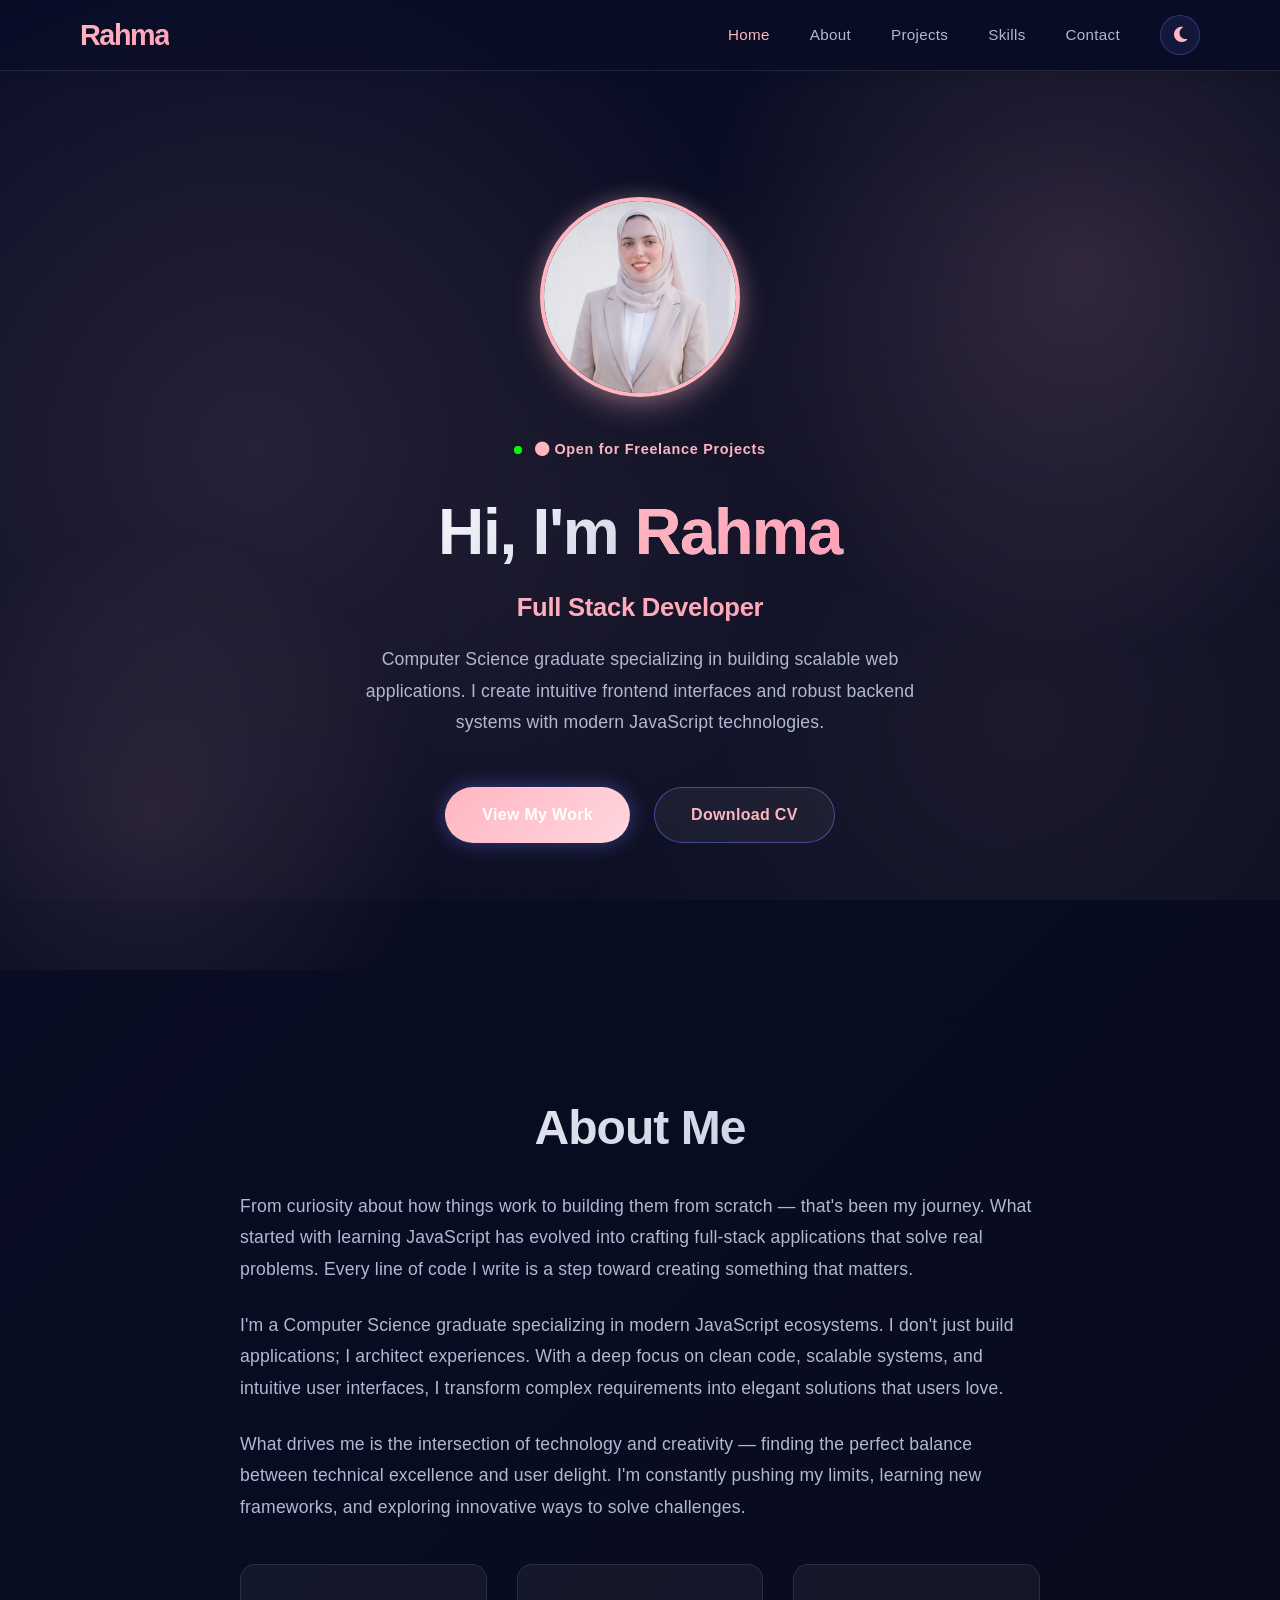
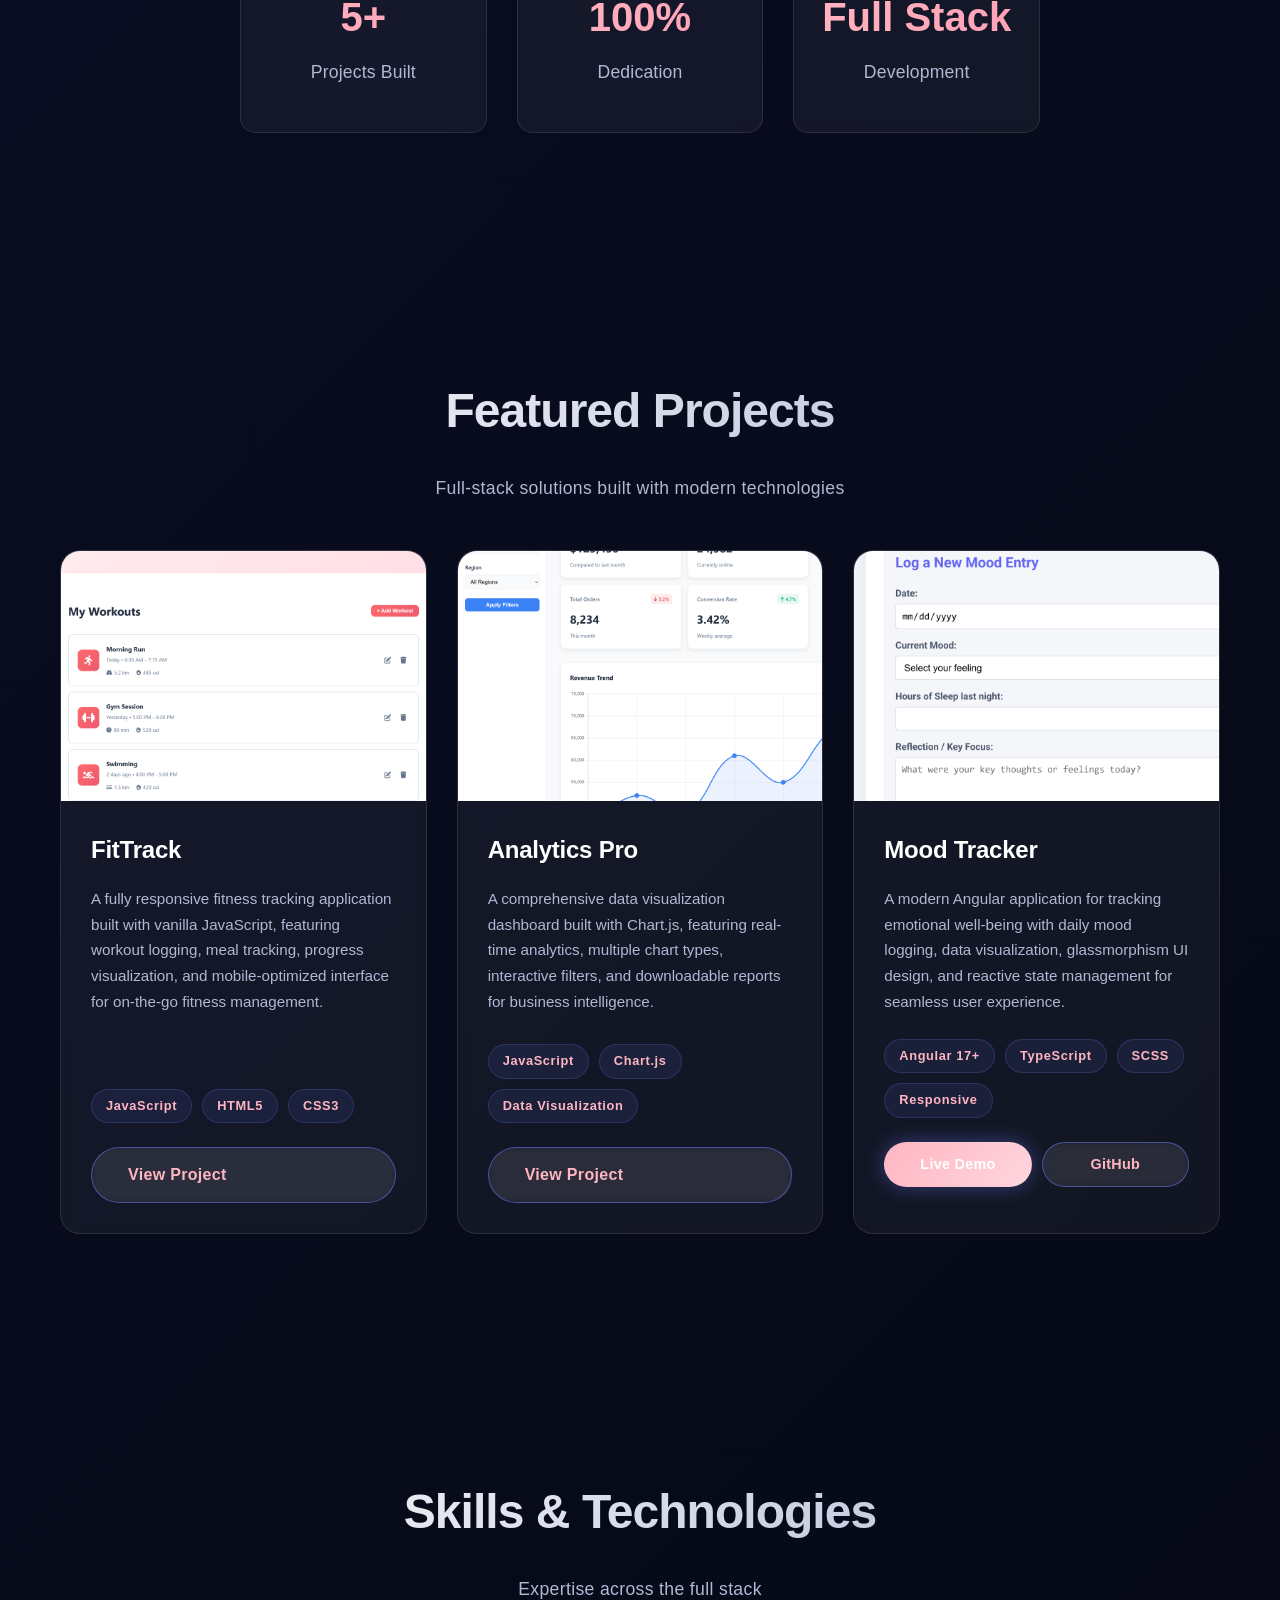
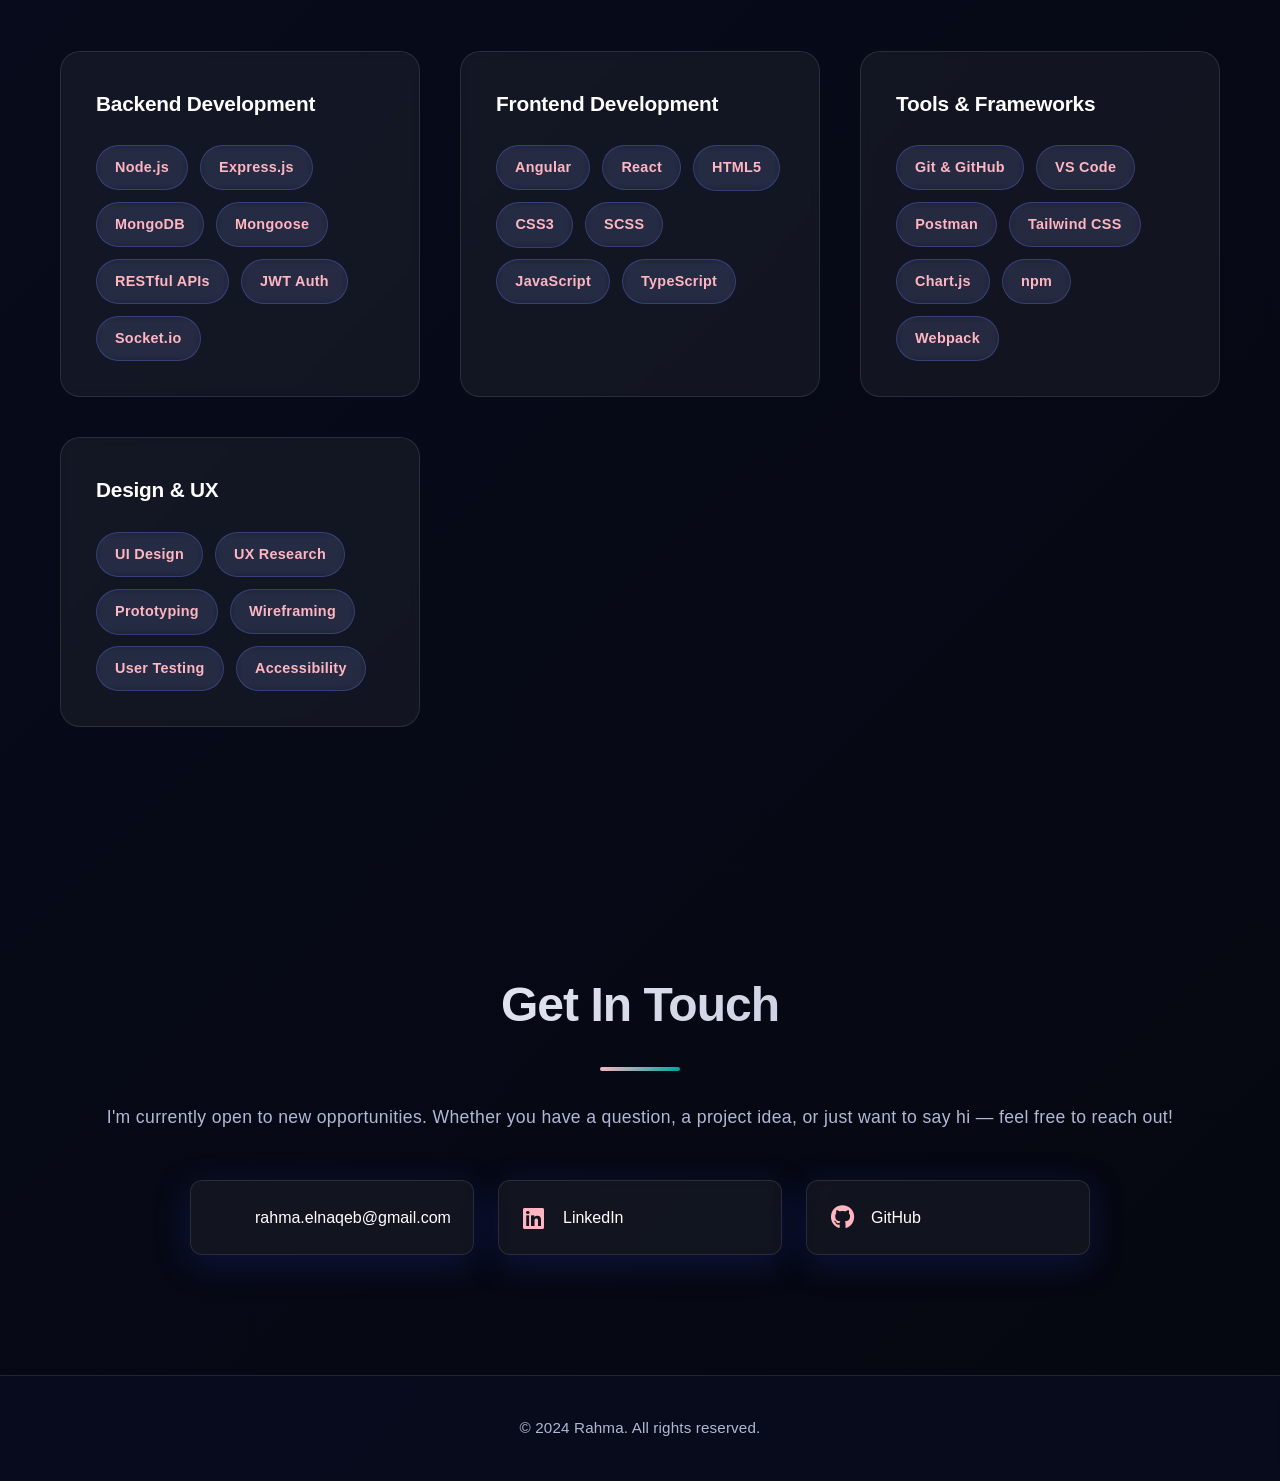
==== index.html @ f1fed49f "chore: Update to soft & dreamy light-mode palette, remove unused projects - Added light-theme CSS va" ====
<!DOCTYPE html>
<html lang="en">
<head>
    <meta charset="UTF-8">
    <meta name="viewport" content="width=device-width, initial-scale=1.0">
    <title>Rahma | Full Stack Developer | MEAN Stack Specialist</title>
    <link rel="stylesheet" href="styles.css">
    <link rel="stylesheet" href="https://cdnjs.cloudflare.com/ajax/libs/font-awesome/6.4.0/css/all.min.css">
</head>
<body>
    <!-- Navigation -->
    <nav class="navbar">
        <div class="container">
            <div class="nav-wrapper">
                <div class="logo">Rahma</div>
                <button class="menu-toggle" id="menuToggle">
                    <span></span>
                    <span></span>
                    <span></span>
                </button>
                <ul class="nav-menu" id="navMenu">
                    <li><a href="#home" class="nav-link">Home</a></li>
                    <li><a href="#about" class="nav-link">About</a></li>
                    <li><a href="#projects" class="nav-link">Projects</a></li>
                    <li><a href="#skills" class="nav-link">Skills</a></li>
                    <li><a href="#contact" class="nav-link">Contact</a></li>
                    <li>
                        <button class="theme-toggle" id="themeToggle" aria-label="Toggle dark mode">
                            <i class="fas fa-moon"></i>
                        </button>
                    </li>
                </ul>
            </div>
        </div>
    </nav>

    <!-- Hero Section -->
    <section id="home" class="hero">
        <div class="container">
            <div class="hero-content">
                <div class="hero-image">
                    <img src="assets/images/about-me.jpg" alt="Rahma - Full Stack Developer" class="profile-circle">
                </div>
                <div class="status-badge">
                    <i class="fas fa-circle"></i> Open for Freelance Projects
                </div>
                <h1 class="hero-title">Hi, I'm <span class="highlight">Rahma</span></h1>
                <p class="hero-subtitle">Full Stack Developer</p>
                <p class="hero-description">Computer Science graduate specializing in building scalable web applications. I create intuitive frontend interfaces and robust backend systems with modern JavaScript technologies.</p>
                <div class="hero-buttons">
                    <a href="#projects" class="btn btn-primary">View My Work</a>
                    <a href="assets/Rahma-Ezzat-FullStack-Developer.pdf" download="Rahma-Ezzat-FullStack-Developer.pdf" class="btn btn-secondary">
        Download CV
    </a>
                </div>
            </div>
        </div>
    </section>

    <!-- About Section -->
    <section id="about" class="about">
        <div class="container">
            <h2 class="section-title">About Me</h2>
            <div class="about-content">
                <div class="about-text">
                    <p>From curiosity about how things work to building them from scratch — that's been my journey. What started with learning JavaScript has evolved into crafting full-stack applications that solve real problems. Every line of code I write is a step toward creating something that matters.</p>
                    <p>I'm a Computer Science graduate specializing in modern JavaScript ecosystems. I don't just build applications; I architect experiences. With a deep focus on clean code, scalable systems, and intuitive user interfaces, I transform complex requirements into elegant solutions that users love.</p>
                    <p>What drives me is the intersection of technology and creativity — finding the perfect balance between technical excellence and user delight. I'm constantly pushing my limits, learning new frameworks, and exploring innovative ways to solve challenges.</p>
                    <div class="about-stats">
                        <div class="stat">
                            <h3>5+</h3>
                            <p>Projects Built</p>
                        </div>
                        <div class="stat">
                            <h3>100%</h3>
                            <p>Dedication</p>
                        </div>
                        <div class="stat">
                            <h3>Full Stack</h3>
                            <p>Development</p>
                        </div>
                    </div>
                </div>
            </div>
        </div>
    </section>

    <!-- Projects Section -->
    <section id="projects" class="projects">
        <div class="container">
            <h2 class="section-title">Featured Projects</h2>
            <p class="section-subtitle">Full-stack solutions built with modern technologies</p>
            
            <div class="projects-grid">
                <!-- FitTrack Project -->
                <div class="project-card" onclick="navigateToProject('fittrack')">
                    <div class="project-image">
                        <img src="assets/images/fittrack-project.jpg.png" alt="FitTrack Fitness App" onerror="this.src='assets/images/project-placeholder.svg'">
                        <div class="tech-stack-overlay">
                            <span class="tech-badge">JavaScript</span>
                            <span class="tech-badge">HTML5</span>
                            <span class="tech-badge">CSS3</span>
                            <span class="tech-badge">Responsive</span>
                        </div>
                    </div>
                    <div class="project-content">
                        <h3>FitTrack</h3>
                        <p>A fully responsive fitness tracking application built with vanilla JavaScript, featuring workout logging, meal tracking, progress visualization, and mobile-optimized interface for on-the-go fitness management.</p>
                        <div class="project-tags">
                            <span class="tag">JavaScript</span>
                            <span class="tag">HTML5</span>
                            <span class="tag">CSS3</span>
                        </div>
                        <a href="fitness-app/index.html" class="btn btn-secondary">View Project</a>
                    </div>
                </div>

                <!-- Analytics Pro Project -->
                <div class="project-card" onclick="navigateToProject('analytics')">
                    <div class="project-image">
                        <img src="assets/images/analytics-project.jpg.png" alt="Analytics Pro Dashboard" onerror="this.src='assets/images/project-placeholder.svg'">
                        <div class="tech-stack-overlay">
                            <span class="tech-badge">JavaScript</span>
                            <span class="tech-badge">Chart.js</span>
                            <span class="tech-badge">HTML5</span>
                            <span class="tech-badge">CSS3</span>
                        </div>
                    </div>
                    <div class="project-content">
                        <h3>Analytics Pro</h3>
                        <p>A comprehensive data visualization dashboard built with Chart.js, featuring real-time analytics, multiple chart types, interactive filters, and downloadable reports for business intelligence.</p>
                        <div class="project-tags">
                            <span class="tag">JavaScript</span>
                            <span class="tag">Chart.js</span>
                            <span class="tag">Data Visualization</span>
                        </div>
                        <a href="dashboard/index.html" class="btn btn-secondary">View Project</a>
                    </div>
                </div>


                <!-- Mood Tracker Project -->
                <div class="project-card" onclick="navigateToProject('moodtracker')">
                    <div class="project-image">
                        <img src="assets/images/mood-tracker-app.png" alt="Mood Tracker App Solution" onerror="this.src='assets/images/project-placeholder.svg'">
                        <div class="tech-stack-overlay">
                            <span class="tech-badge">Angular 17+</span>
                            <span class="tech-badge">TypeScript</span>
                            <span class="tech-badge">SCSS</span>
                            <span class="tech-badge">Glassmorphism</span>
                        </div>
                    </div>
                    <div class="project-content">
                        <h3>Mood Tracker</h3>
                        <p>A modern Angular application for tracking emotional well-being with daily mood logging, data visualization, glassmorphism UI design, and reactive state management for seamless user experience.</p>
                        <div class="project-tags">
                            <span class="tag">Angular 17+</span>
                            <span class="tag">TypeScript</span>
                            <span class="tag">SCSS</span>
                            <span class="tag">Responsive</span>
                        </div>
                        <div style="display: flex; gap: 10px; margin-bottom: 1rem;">
                            <a href="https://mood-tracker-app-xi.vercel.app/" target="_blank" class="btn btn-primary" style="flex: 1; text-align: center; font-size: 0.9rem; padding: 10px 16px;">Live Demo</a>
                            <a href="https://github.com/rahmaelnaqeb-ctrl/mood-tracker-app" target="_blank" class="btn btn-secondary" style="flex: 1; text-align: center; font-size: 0.9rem; padding: 10px 16px;">GitHub</a>
                        </div>
                    </div>
                </div>
            </div>
        </div>
    </section>

    <!-- Skills Section -->
    <section id="skills" class="skills">
        <div class="container">
            <h2 class="section-title">Skills & Technologies</h2>
            <p class="section-subtitle">Expertise across the full stack</p>
            
            <div class="skills-grid">
                <!-- Backend Development -->
                <div class="skill-category">
                    <h3>Backend Development</h3>
                    <div class="skill-pills">
                        <span class="skill-pill">Node.js</span>
                        <span class="skill-pill">Express.js</span>
                        <span class="skill-pill">MongoDB</span>
                        <span class="skill-pill">Mongoose</span>
                        <span class="skill-pill">RESTful APIs</span>
                        <span class="skill-pill">JWT Auth</span>
                        <span class="skill-pill">Socket.io</span>
                    </div>
                </div>

                <!-- Frontend Development -->
                <div class="skill-category">
                    <h3>Frontend Development</h3>
                    <div class="skill-pills">
                        <span class="skill-pill">Angular</span>
                        <span class="skill-pill">React</span>
                        <span class="skill-pill">HTML5</span>
                        <span class="skill-pill">CSS3</span>
                        <span class="skill-pill">SCSS</span>
                        <span class="skill-pill">JavaScript</span>
                        <span class="skill-pill">TypeScript</span>
                    </div>
                </div>

                <!-- Tools & Frameworks -->
                <div class="skill-category">
                    <h3>Tools & Frameworks</h3>
                    <div class="skill-pills">
                        <span class="skill-pill">Git & GitHub</span>
                        <span class="skill-pill">VS Code</span>
                        <span class="skill-pill">Postman</span>
                        <span class="skill-pill">Tailwind CSS</span>
                        <span class="skill-pill">Chart.js</span>
                        <span class="skill-pill">npm</span>
                        <span class="skill-pill">Webpack</span>
                    </div>
                </div>

                <!-- Design & UX -->
                <div class="skill-category">
                    <h3>Design & UX</h3>
                    <div class="skill-pills">
                        <span class="skill-pill">UI Design</span>
                        <span class="skill-pill">UX Research</span>
                        <span class="skill-pill">Prototyping</span>
                        <span class="skill-pill">Wireframing</span>
                        <span class="skill-pill">User Testing</span>
                        <span class="skill-pill">Accessibility</span>
                    </div>
                </div>
            </div>
        </div>
    </section>

    <!-- Contact Section -->
    <section id="contact" class="contact-section">
        <div class="container">
            <h2 class="section-title">Get In Touch</h2>
            <div class="underline"></div>
            <p class="section-subtitle">I'm currently open to new opportunities. Whether you have a question, a project idea, or just want to say hi — feel free to reach out!</p>

            <div class="card-container">
                <a href="mailto:rahma.elnaqeb@gmail.com" class="contact-card">
                    <i class="fas fa-envelope"></i>
                    <span>rahma.elnaqeb@gmail.com</span>
                </a>
                
                <a href="https://www.linkedin.com/in/rahma-e-96244938b/" target="_blank" rel="noopener noreferrer" class="contact-card">
                    <i class="fab fa-linkedin"></i>
                    <span>LinkedIn</span>
                    <i class="fas fa-arrow-up-right"></i>
                </a>

                <a href="https://github.com/rahmaelnaqeb-ctrl" target="_blank" rel="noopener noreferrer" class="contact-card">
                    <i class="fab fa-github"></i>
                    <span>GitHub</span>
                    <i class="fas fa-arrow-up-right"></i>
                </a>
            </div>
        </div>
    </section>

    <!-- Footer -->
    <footer class="footer">
        <div class="container">
            <div class="footer-content">
                <p>&copy; 2024 Rahma. All rights reserved.</p>
            </div>
        </div>
    </footer>

    <script src="script.js"></script>
    <script>
        // Project Navigation (for Angular Router integration)
        function navigateToProject(projectName) {
            console.log('Navigating to project:', projectName);
            // This will be replaced with Angular Router in your actual implementation
            // router.navigate(['/projects', projectName]);
        }
    </script>
</body>
</html>
---- styles.css ----
/* ==================== Modern Glassmorphism Portfolio - Theme Support ==================== */

/* ==================== CSS Variables - Dark Theme (Default) ==================== */
:root {
    /* Colors - Dark Theme */
    --bg-dark: #0a0e27;
    --bg-darker: #050810;
    --bg-card: rgba(255, 255, 255, 0.05);
    --bg-card-hover: rgba(255, 255, 255, 0.08);
    
    /* Accent Colors - Baby Pink Palette */
    --primary: #ffb6c1; /* baby pink */
    --primary-light: #ffd6df; /* lighter baby pink */
    --secondary: #ffc9d2;
    --accent: #ff9fb6;
    --accent-purple: #ffb0c9;
    
    /* Text Colors */
    --text-primary: #ffffff;
    --text-secondary: #b0b9d4;
    --text-muted: #6b7280;
    
    /* Borders & Effects */
    --border-glass: 1px solid rgba(255, 255, 255, 0.1);
    --shadow-glass: 0 8px 32px 0 rgba(31, 38, 135, 0.37);
    --shadow-glow: 0 0 20px rgba(255, 182, 193, 0.32);
    --blur-glass: blur(4.5px);
    
    /* Transitions */
    --transition: all 0.3s ease;
    --transition-fast: all 0.15s ease;
}

/* ==================== CSS Variables - Light Theme ==================== */
[data-theme="light"] {
    /* Colors - Light Theme (Soft & Dreamy) */
    --bg-dark: #FFFDD0;    /* main background - cream */
    --bg-darker: #F8F4ED; /* soft linen */
    --bg-card: rgba(0, 0, 0, 0.04);
    --bg-card-hover: rgba(0, 0, 0, 0.06);
    
    /* Accent & Palette */
    --primary: #FF7F50;      /* bright coral (accent) */
    --primary-light: #FFD1B6;/* warm peach (soft accent) */
    --secondary: #D97A61;    /* muted terracotta */
    --secondary-alt: #7A5C61;/* dusty plum */
    --accent: var(--primary);
    --accent-purple: var(--secondary-alt);

    /* translucent helpers */
    --primary-10: rgba(255,127,80,0.10);
    --primary-08: rgba(255,127,80,0.08);
    --secondary-10: rgba(217,122,97,0.10);
    
    /* Text Colors */
    --text-primary: #0f172a;
    --text-secondary: #475569;
    --text-muted: #7A5C61;
    
    /* Borders & Effects */
    --border-glass: 1px solid rgba(15, 23, 42, 0.06);
    --shadow-glass: 0 8px 32px 0 rgba(15, 23, 42, 0.06);
    --shadow-glow: 0 0 20px rgba(255,127,80,0.12);
    --blur-glass: blur(4.5px);
    
    /* Transitions */
    --transition: all 0.3s ease;
    --transition-fast: all 0.15s ease;
}

/* ==================== Reset & Base ==================== */
* {
    margin: 0;
    padding: 0;
    box-sizing: border-box;
}

html {
    scroll-behavior: smooth;
}

body {
    font-family: -apple-system, BlinkMacSystemFont, 'Segoe UI', 'Helvetica Neue', sans-serif;
    background: linear-gradient(135deg, var(--bg-dark) 0%, var(--bg-darker) 100%);
    color: var(--text-primary);
    line-height: 1.6;
    overflow-x: hidden;
    min-height: 100vh;
}

/* Background Gradient Overlay */
body::before {
    content: '';
    position: fixed;
    top: 0;
    left: 0;
    width: 100%;
    height: 100%;
    background: radial-gradient(circle at 20% 50%, rgba(255, 182, 193, 0.12) 0%, transparent 50%),
                radial-gradient(circle at 80% 80%, rgba(255, 182, 193, 0.08) 0%, transparent 50%);
    pointer-events: none;
    z-index: -1;
}

/* Light theme gentle overlays */
[data-theme="light"] body::before {
    background: radial-gradient(circle at 20% 50%, rgba(255,127,80,0.06) 0%, transparent 50%),
                radial-gradient(circle at 80% 80%, rgba(217,122,97,0.04) 0%, transparent 50%);
}

/* ==================== Container ==================== */
.container {
    max-width: 1200px;
    margin: 0 auto;
    padding: 0 20px;
}

/* ==================== Typography ==================== */
.section-title {
    font-size: 3rem;
    font-weight: 700;
    text-align: center;
    margin-bottom: 1.5rem;
    background: linear-gradient(135deg, var(--text-primary), var(--text-secondary));
    -webkit-background-clip: text;
    -webkit-text-fill-color: transparent;
    background-clip: text;
    letter-spacing: -0.02em;
}

.section-subtitle {
    font-size: 1.1rem;
    text-align: center;
    color: var(--text-secondary);
    margin-bottom: 3rem;
    font-weight: 400;
    letter-spacing: 0.02em;
}

.highlight {
    background: linear-gradient(135deg, var(--primary), var(--accent));
    -webkit-background-clip: text;
    -webkit-text-fill-color: transparent;
    background-clip: text;
}

/* ==================== Navigation ==================== */
.navbar {
    position: fixed;
    top: 0;
    width: 100%;
    background: rgba(10, 14, 39, 0.7);
    backdrop-filter: var(--blur-glass);
    -webkit-backdrop-filter: var(--blur-glass);
    border-bottom: var(--border-glass);
    z-index: 1000;
    transition: var(--transition);
}

[data-theme="light"] .navbar {
    background: rgba(248, 250, 252, 0.7);
}

.navbar:hover {
    background: rgba(10, 14, 39, 0.8);
    box-shadow: var(--shadow-glass);
}

[data-theme="light"] .navbar:hover {
    background: rgba(248, 250, 252, 0.9);
}

.nav-wrapper {
    display: flex;
    justify-content: space-between;
    align-items: center;
    height: 70px;
    padding: 0 20px;
}

.logo {
    font-size: 1.8rem;
    font-weight: 700;
    background: linear-gradient(135deg, var(--primary), var(--accent));
    -webkit-background-clip: text;
    -webkit-text-fill-color: transparent;
    background-clip: text;
    letter-spacing: -0.05em;
}

.nav-menu {
    display: flex;
    list-style: none;
    gap: 2.5rem;
    align-items: center;
}

.nav-link {
    color: var(--text-secondary);
    text-decoration: none;
    font-weight: 500;
    position: relative;
    transition: var(--transition);
    font-size: 0.95rem;
    letter-spacing: 0.02em;
}

.nav-link::after {
    content: '';
    position: absolute;
    bottom: -5px;
    left: 0;
    width: 0;
    height: 2px;
    background: linear-gradient(90deg, var(--primary), var(--accent));
    transition: width 0.3s ease;
}

.nav-link:hover::after,
.nav-link.active::after {
    width: 100%;
}

.nav-link:hover {
    color: var(--text-primary);
}

/* Menu Toggle */
.menu-toggle {
    display: none;
    flex-direction: column;
    gap: 5px;
    background: none;
    border: none;
    cursor: pointer;
}

.menu-toggle span {
    width: 25px;
    height: 2px;
    background: var(--primary);
    transition: var(--transition);
}

/* Theme Toggle Button */
.theme-toggle {
    background: rgba(107, 126, 255, 0.1);
    border: 1px solid rgba(107, 126, 255, 0.3);
    color: var(--primary);
    width: 40px;
    height: 40px;
    border-radius: 50%;
    cursor: pointer;
    display: flex;
    align-items: center;
    justify-content: center;
    transition: var(--transition);
    font-size: 1.1rem;
}

.theme-toggle:hover {
    background: rgba(107, 126, 255, 0.2);
    border-color: rgba(107, 126, 255, 0.5);
    transform: scale(1.1);
}

.theme-toggle i {
    transition: var(--transition-fast);
}

.theme-toggle i.fa-sun {
    color: #fbbf24;
}

.theme-toggle i.fa-moon {
    color: var(--primary);
}

/* ==================== Hero Section ==================== */
.hero {
    min-height: 100vh;
    display: flex;
    align-items: center;
    justify-content: center;
    margin-top: 70px;
    padding: 80px 0;
    position: relative;
    overflow: hidden;
}

.hero::before {
    content: '';
    position: absolute;
    width: 800px;
    height: 800px;
    background: radial-gradient(circle, rgba(255, 182, 193, 0.15) 0%, transparent 70%);
    border-radius: 50%;
    top: -200px;
    right: -200px;
    animation: float 8s ease-in-out infinite;
}

.hero::after {
    content: '';
    position: absolute;
    width: 600px;
    height: 600px;
    background: radial-gradient(circle, rgba(255, 182, 193, 0.1) 0%, transparent 70%);
    border-radius: 50%;
    bottom: -150px;
    left: -150px;
    animation: float 10s ease-in-out infinite reverse;
}

.hero-content {
    position: relative;
    z-index: 2;
    text-align: center;
    max-width: 800px;
    animation: slideUp 0.8s ease;
}

.hero-title {
    font-size: 4rem;
    font-weight: 800;
    margin-bottom: 1rem;
    line-height: 1.2;
    letter-spacing: -0.02em;
    background: linear-gradient(135deg, var(--text-primary), var(--text-secondary));
    -webkit-background-clip: text;
    -webkit-text-fill-color: transparent;
    background-clip: text;
}

.hero-subtitle {
    font-size: 1.6rem;
    font-weight: 600;
    background: linear-gradient(135deg, var(--primary), var(--accent));
    -webkit-background-clip: text;
    -webkit-text-fill-color: transparent;
    background-clip: text;
    margin-bottom: 1rem;
    letter-spacing: -0.01em;
}

.hero-description {
    font-size: 1.1rem;
    color: var(--text-secondary);
    margin-bottom: 2.5rem;
    max-width: 600px;
    margin-left: auto;
    margin-right: auto;
    line-height: 1.8;
    letter-spacing: 0.01em;
}

.hero-image {
    margin-bottom: 2rem;
    display: flex;
    justify-content: center;
}

.profile-circle {
    width: 200px;
    height: 200px;
    border-radius: 50%;
    object-fit: cover;
    object-position: top;
    border: 4px solid var(--primary);
    box-shadow: 0 10px 30px rgba(255, 182, 193, 0.32), 0 0 20px rgba(255, 182, 193, 0.22);
    transition: var(--transition);
    animation: float-smooth 3s ease-in-out infinite;
}

.profile-circle:hover {
    border-color: var(--accent);
    box-shadow: 0 15px 40px rgba(107, 126, 255, 0.4), 0 0 30px rgba(0, 217, 255, 0.3);
    transform: translateY(-10px);
}

[data-theme="light"] .profile-circle {
    border-color: var(--primary);
    box-shadow: 0 10px 30px rgba(107, 126, 255, 0.2), 0 0 15px rgba(107, 126, 255, 0.15);
}

[data-theme="light"] .profile-circle:hover {
    box-shadow: 0 15px 40px rgba(107, 126, 255, 0.25), 0 0 25px rgba(0, 217, 255, 0.2);
}

.status-badge {
    display: inline-block;
    padding: 8px 16px;
    background: var(--primary-08);
    border: 1px solid rgba(0, 0, 0, 0.06);
    border-radius: 50px;
    color: var(--primary);
    font-size: 0.9rem;
    font-weight: 600;
    margin-bottom: 1.5rem;
    animation: pulse-glow 2s cubic-bezier(0.4, 0, 0.6, 1) infinite;
    letter-spacing: 0.05em;
}

.status-badge::before {
    content: '';
    display: inline-block;
    width: 8px;
    height: 8px;
    background: #00ff00;
    border-radius: 50%;
    margin-right: 8px;
    animation: pulse 2s cubic-bezier(0.4, 0, 0.6, 1) infinite;
}

.hero-buttons {
    display: flex;
    gap: 1.5rem;
    justify-content: center;
    flex-wrap: wrap;
    margin-top: 3rem;
}

/* ==================== Buttons ==================== */
.btn {
    padding: 14px 36px;
    border-radius: 50px;
    text-decoration: none;
    font-weight: 600;
    transition: var(--transition);
    border: 1.5px solid;
    cursor: pointer;
    font-size: 1rem;
    letter-spacing: 0.02em;
    position: relative;
    overflow: hidden;
}

.btn::before {
    content: '';
    position: absolute;
    top: 0;
    left: -100%;
    width: 100%;
    height: 100%;
    background: linear-gradient(90deg, transparent, rgba(255, 255, 255, 0.1), transparent);
    transition: left 0.5s ease;
}

.btn:hover::before {
    left: 100%;
}

.btn-primary {
    background: linear-gradient(135deg, var(--primary), var(--primary-light));
    color: white;
    border-color: transparent;
    box-shadow: 0 0 20px rgba(107, 126, 255, 0.4);
}

.btn-primary:hover {
    transform: translateY(-3px);
    box-shadow: 0 0 40px rgba(107, 126, 255, 0.6);
}

.btn-secondary {
    background: rgba(255, 255, 255, 0.05);
    color: var(--primary);
    border-color: rgba(107, 126, 255, 0.5);
    backdrop-filter: var(--blur-glass);
    -webkit-backdrop-filter: var(--blur-glass);
}

.btn-secondary:hover {
    background: rgba(107, 126, 255, 0.1);
    color: var(--primary-light);
    box-shadow: 0 0 20px rgba(107, 126, 255, 0.3);
    transform: translateY(-3px);
}

/* ==================== About Section ==================== */
.about {
    padding: 120px 0;
    position: relative;
    z-index: 1;
}

.about-content {
    display: grid;
    grid-template-columns: 1fr;
    gap: 50px;
    align-items: flex-start;
    max-width: 800px;
    margin: 0 auto;
}

.about-text p {
    font-size: 1.1rem;
    color: var(--text-secondary);
    margin-bottom: 1.5rem;
    line-height: 1.8;
    letter-spacing: 0.01em;
}

.about-stats {
    display: grid;
    grid-template-columns: repeat(3, 1fr);
    gap: 30px;
    margin-top: 40px;
}

.stat {
    padding: 20px;
    background: var(--bg-card);
    border: var(--border-glass);
    border-radius: 15px;
    backdrop-filter: var(--blur-glass);
    -webkit-backdrop-filter: var(--blur-glass);
    text-align: center;
    transition: var(--transition);
}

.stat:hover {
    background: var(--bg-card-hover);
    border-color: rgba(107, 126, 255, 0.3);
    box-shadow: var(--shadow-glow);
}

.stat h3 {
    font-size: 2.5rem;
    background: linear-gradient(135deg, var(--primary), var(--accent));
    -webkit-background-clip: text;
    -webkit-text-fill-color: transparent;
    background-clip: text;
    margin-bottom: 0.5rem;
}

.stat p {
    color: var(--text-secondary);
    font-weight: 500;
}

.profile-photo {
    width: 300px;
    height: 300px;
    object-fit: cover;
    border-radius: 20px;
    border: var(--border-glass);
    display: block;
    margin: 0 auto;
    transition: var(--transition);
    box-shadow: var(--shadow-glass);
    backdrop-filter: var(--blur-glass);
    -webkit-backdrop-filter: var(--blur-glass);
}

.profile-photo:hover {
    transform: translateY(-8px) scale(1.02);
    border-color: rgba(107, 126, 255, 0.4);
    box-shadow: var(--shadow-glass), var(--shadow-glow);
}

/* ==================== Projects Section ==================== */
.projects {
    padding: 120px 0;
    position: relative;
    z-index: 1;
}

.projects-grid {
    display: grid;
    grid-template-columns: repeat(auto-fit, minmax(340px, 1fr));
    gap: 30px;
}

.project-card {
    background: var(--bg-card);
    border: var(--border-glass);
    border-radius: 20px;
    overflow: hidden;
    backdrop-filter: var(--blur-glass);
    -webkit-backdrop-filter: var(--blur-glass);
    transition: var(--transition);
    display: flex;
    flex-direction: column;
    cursor: pointer;
    group: true;
}

.project-card:hover {
    background: var(--bg-card-hover);
    border-color: rgba(107, 126, 255, 0.4);
    transform: translateY(-8px);
    box-shadow: var(--shadow-glass), var(--shadow-glow);
}

.project-image {
    width: 100%;
    height: 250px;
    position: relative;
    overflow: hidden;
    background: linear-gradient(135deg, rgba(107, 126, 255, 0.1), rgba(255, 107, 157, 0.05));
}

.project-image img {
    width: 100%;
    height: 100%;
    object-fit: cover;
    transition: transform 0.5s cubic-bezier(0.4, 0, 0.2, 1);
}

.project-card:hover .project-image img {
    transform: scale(1.1);
}

/* Tech Stack Overlay */
.tech-stack-overlay {
    position: absolute;
    top: 0;
    left: 0;
    right: 0;
    bottom: 0;
    background: radial-gradient(circle, rgba(107, 126, 255, 0.3) 0%, rgba(0, 0, 0, 0.7) 100%);
    display: flex;
    align-items: center;
    justify-content: center;
    gap: 12px;
    opacity: 0;
    transition: opacity 0.3s ease;
    backdrop-filter: var(--blur-glass);
    -webkit-backdrop-filter: var(--blur-glass);
    padding: 20px;
    flex-wrap: wrap;
}

.project-card:hover .tech-stack-overlay {
    opacity: 1;
}

.tech-badge {
    display: inline-block;
    padding: 6px 12px;
    background: rgba(255, 255, 255, 0.1);
    border: 1px solid rgba(255, 255, 255, 0.2);
    border-radius: 20px;
    color: var(--text-primary);
    font-size: 0.75rem;
    font-weight: 600;
    backdrop-filter: var(--blur-glass);
    -webkit-backdrop-filter: var(--blur-glass);
    letter-spacing: 0.05em;
}

.project-content {
    padding: 30px;
    flex-grow: 1;
    display: flex;
    flex-direction: column;
}

.project-content h3 {
    font-size: 1.5rem;
    margin-bottom: 1rem;
    color: var(--text-primary);
    letter-spacing: -0.01em;
}

.project-content p {
    color: var(--text-secondary);
    margin-bottom: 1.5rem;
    flex-grow: 1;
    line-height: 1.7;
    font-size: 0.95rem;
}

.project-tags {
    display: flex;
    gap: 10px;
    margin-bottom: 1.5rem;
    flex-wrap: wrap;
}

.tag {
    background: rgba(107, 126, 255, 0.1);
    color: var(--primary);
    padding: 6px 14px;
    border-radius: 20px;
    font-size: 0.8rem;
    font-weight: 600;
    border: 1px solid rgba(107, 126, 255, 0.2);
    transition: var(--transition);
    letter-spacing: 0.05em;
}

.tag:hover {
    background: rgba(107, 126, 255, 0.2);
    border-color: rgba(107, 126, 255, 0.4);
}

/* ==================== Skills Section ==================== */
.skills {
    padding: 120px 0;
    position: relative;
    z-index: 1;
}

.skills-grid {
    display: grid;
    grid-template-columns: repeat(auto-fit, minmax(300px, 1fr));
    gap: 40px;
}

.skill-category {
    background: var(--bg-card);
    border: var(--border-glass);
    padding: 35px;
    border-radius: 20px;
    backdrop-filter: var(--blur-glass);
    -webkit-backdrop-filter: var(--blur-glass);
    transition: var(--transition);
}

.skill-category:hover {
    background: var(--bg-card-hover);
    border-color: rgba(107, 126, 255, 0.3);
    box-shadow: var(--shadow-glow);
}

.skill-category h3 {
    font-size: 1.3rem;
    margin-bottom: 25px;
    color: var(--text-primary);
    letter-spacing: -0.01em;
}

.skill-pills {
    display: flex;
    flex-wrap: wrap;
    gap: 12px;
}

.skill-pill {
    padding: 10px 18px;
    background: rgba(107, 126, 255, 0.1);
    border: 1px solid rgba(107, 126, 255, 0.3);
    border-radius: 50px;
    color: var(--primary);
    font-size: 0.9rem;
    font-weight: 600;
    transition: var(--transition);
    cursor: default;
    backdrop-filter: var(--blur-glass);
    -webkit-backdrop-filter: var(--blur-glass);
    letter-spacing: 0.02em;
}

.skill-pill:hover {
    background: rgba(107, 126, 255, 0.2);
    border-color: rgba(107, 126, 255, 0.5);
    box-shadow: 0 0 15px rgba(107, 126, 255, 0.4);
    transform: translateY(-3px);
}

/* Old skill-list for compatibility */
.skill-list {
    display: flex;
    flex-direction: column;
    gap: 20px;
}

.skill-item {
    display: flex;
    flex-direction: column;
    gap: 8px;
}

.skill-item span {
    font-weight: 600;
    color: var(--text-primary);
    font-size: 0.95rem;
}

.progress-bar {
    width: 100%;
    height: 6px;
    background: rgba(255, 255, 255, 0.05);
    border-radius: 10px;
    overflow: hidden;
    border: 1px solid rgba(107, 126, 255, 0.1);
}

.progress {
    height: 100%;
    background: linear-gradient(90deg, var(--primary), var(--accent));
    border-radius: 10px;
    box-shadow: 0 0 10px rgba(107, 126, 255, 0.5);
    transition: width 1s ease;
}

/* ==================== Contact Section ==================== */
.contact-section {
    padding: 120px 0;
    position: relative;
    z-index: 1;
}

.underline {
    width: 80px;
    height: 4px;
    background: linear-gradient(135deg, var(--primary), #00A3A3);
    margin: 1rem auto 2rem;
    border-radius: 2px;
}

.card-container {
    display: grid;
    grid-template-columns: repeat(auto-fit, minmax(280px, 1fr));
    gap: 24px;
    margin-top: 3rem;
    max-width: 900px;
    margin-left: auto;
    margin-right: auto;
}

.contact-card {
    display: flex;
    align-items: center;
    gap: 16px;
    padding: 24px;
    background: var(--bg-card);
    border: var(--border-glass);
    border-radius: 12px;
    text-decoration: none;
    transition: var(--transition);
    box-shadow: var(--shadow-glass);
    cursor: pointer;
    position: relative;
    backdrop-filter: var(--blur-glass);
    -webkit-backdrop-filter: var(--blur-glass);
}

.contact-card:hover {
    background: var(--bg-card-hover);
    border-color: var(--accent);
    box-shadow: var(--shadow-glow);
    transform: translateY(-4px);
}

.contact-card i:first-of-type {
    font-size: 1.5rem;
    color: var(--primary);
    min-width: 24px;
}

.contact-card span {
    color: var(--text-primary);
    font-weight: 500;
    font-size: 1rem;
    flex: 1;
}

.contact-card i:last-of-type {
    font-size: 0.875rem;
    color: var(--text-secondary);
    margin-left: auto;
    opacity: 0;
    transform: translate(-5px, -5px);
    transition: var(--transition);
}

.contact-card:hover i:last-of-type {
    opacity: 1;
    transform: translate(0, 0);
    color: var(--accent);
}

/* ==================== Footer ==================== */
.footer {
    padding: 40px 0;
    border-top: var(--border-glass);
    background: rgba(10, 14, 39, 0.5);
    backdrop-filter: var(--blur-glass);
    -webkit-backdrop-filter: var(--blur-glass);
    position: relative;
    z-index: 1;
}

.footer-content {
    display: flex;
    justify-content: center;
    align-items: center;
    flex-wrap: wrap;
    gap: 20px;
    text-align: center;
}

.footer-content p {
    color: var(--text-secondary);
    font-size: 0.95rem;
    letter-spacing: 0.01em;
}

.social-links {
    display: flex;
    gap: 20px;
    align-items: center;
}

.social-link {
    display: inline-flex;
    width: 45px;
    height: 45px;
    align-items: center;
    justify-content: center;
    background: rgba(107, 126, 255, 0.1);
    border: 1px solid rgba(107, 126, 255, 0.2);
    border-radius: 50%;
    color: var(--primary);
    text-decoration: none;
    transition: var(--transition);
    font-size: 1.2rem;
}

.social-link:hover {
    background: rgba(107, 126, 255, 0.2);
    border-color: rgba(107, 126, 255, 0.4);
    transform: translateY(-4px);
    box-shadow: 0 0 15px rgba(107, 126, 255, 0.4);
}

/* ==================== Animations ==================== */
@keyframes float {
    0%, 100% {
        transform: translateY(0px);
    }
    50% {
        transform: translateY(30px);
    }
}

@keyframes slideUp {
    from {
        opacity: 0;
        transform: translateY(30px);
    }
    to {
        opacity: 1;
        transform: translateY(0);
    }
}

@keyframes pulse {
    0%, 100% {
        opacity: 1;
    }
    50% {
        opacity: 0.5;
    }
}

@keyframes pulse-glow {
    0%, 100% {
        box-shadow: 0 0 10px rgba(107, 126, 255, 0.3);
    }
    50% {
        box-shadow: 0 0 20px rgba(107, 126, 255, 0.6);
    }
}

@keyframes float-smooth {
    0%, 100% {
        transform: translateY(0px);
    }
    50% {
        transform: translateY(-15px);
    }
}

/* ==================== Responsive Design ==================== */
@media (max-width: 768px) {
    .nav-menu {
        display: none;
    }

    .menu-toggle {
        display: flex;
    }

    .nav-menu.active {
        display: flex;
        flex-direction: column;
        position: absolute;
        top: 70px;
        left: 0;
        right: 0;
        background: rgba(10, 14, 39, 0.95);
        backdrop-filter: var(--blur-glass);
        padding: 20px;
        gap: 0;
    }

    .nav-link {
        padding: 12px 0;
        border-bottom: 1px solid rgba(255, 255, 255, 0.05);
    }

    .hero-title {
        font-size: 2.5rem;
    }

    .hero-subtitle {
        font-size: 1.2rem;
    }

    .profile-circle {
        width: 160px;
        height: 160px;
    }

    .section-title {
        font-size: 2rem;
    }

    .about-content {
        grid-template-columns: 1fr;
    }

    .about-stats {
        grid-template-columns: 1fr;
    }

    .card-container {
        grid-template-columns: 1fr;
        gap: 16px;
    }

    .hero-buttons {
        flex-direction: column;
    }

    .btn {
        width: 100%;
        text-align: center;
    }
}

@media (max-width: 480px) {
    .hero-title {
        font-size: 2rem;
    }

    .profile-circle {
        width: 140px;
        height: 140px;
    }

    .hero-subtitle {
        font-size: 1rem;
    }

    .section-title {
        font-size: 1.5rem;
    }

    .btn {
        padding: 12px 24px;
        font-size: 0.9rem;
    }
}
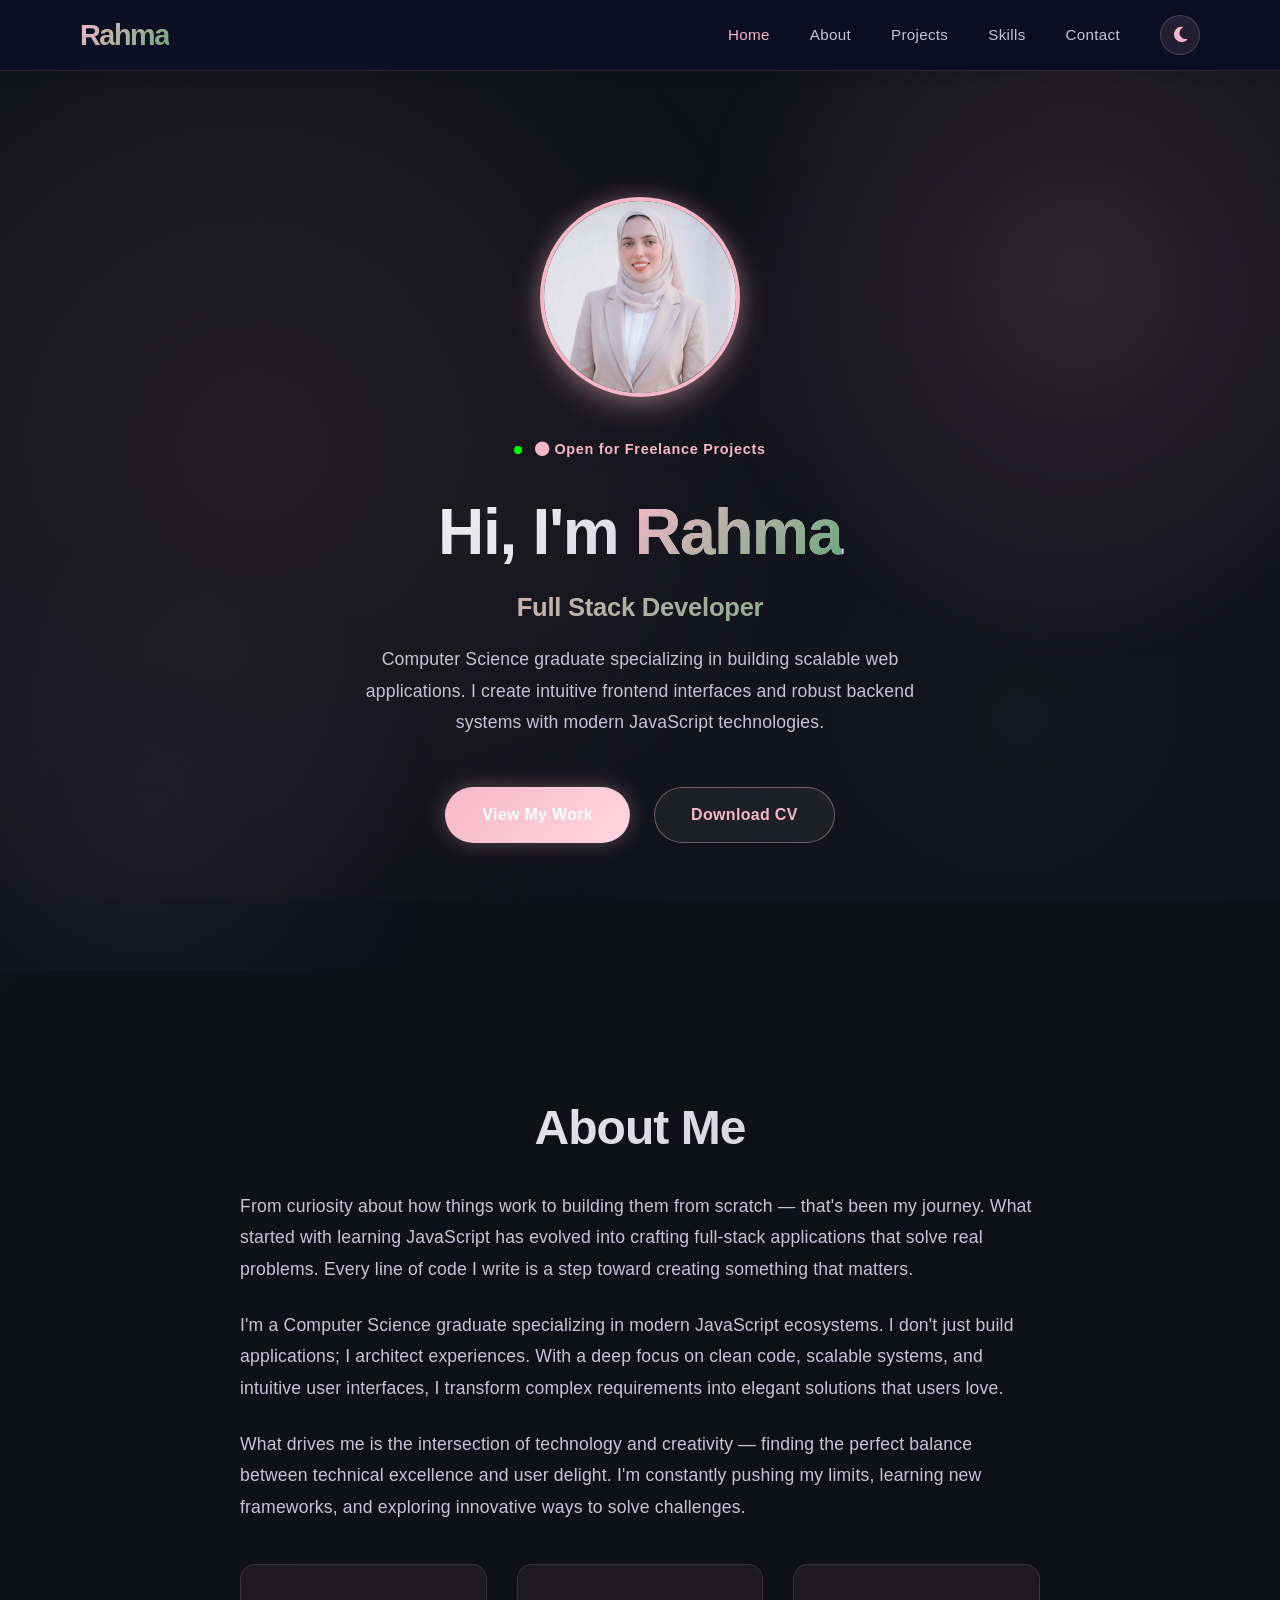
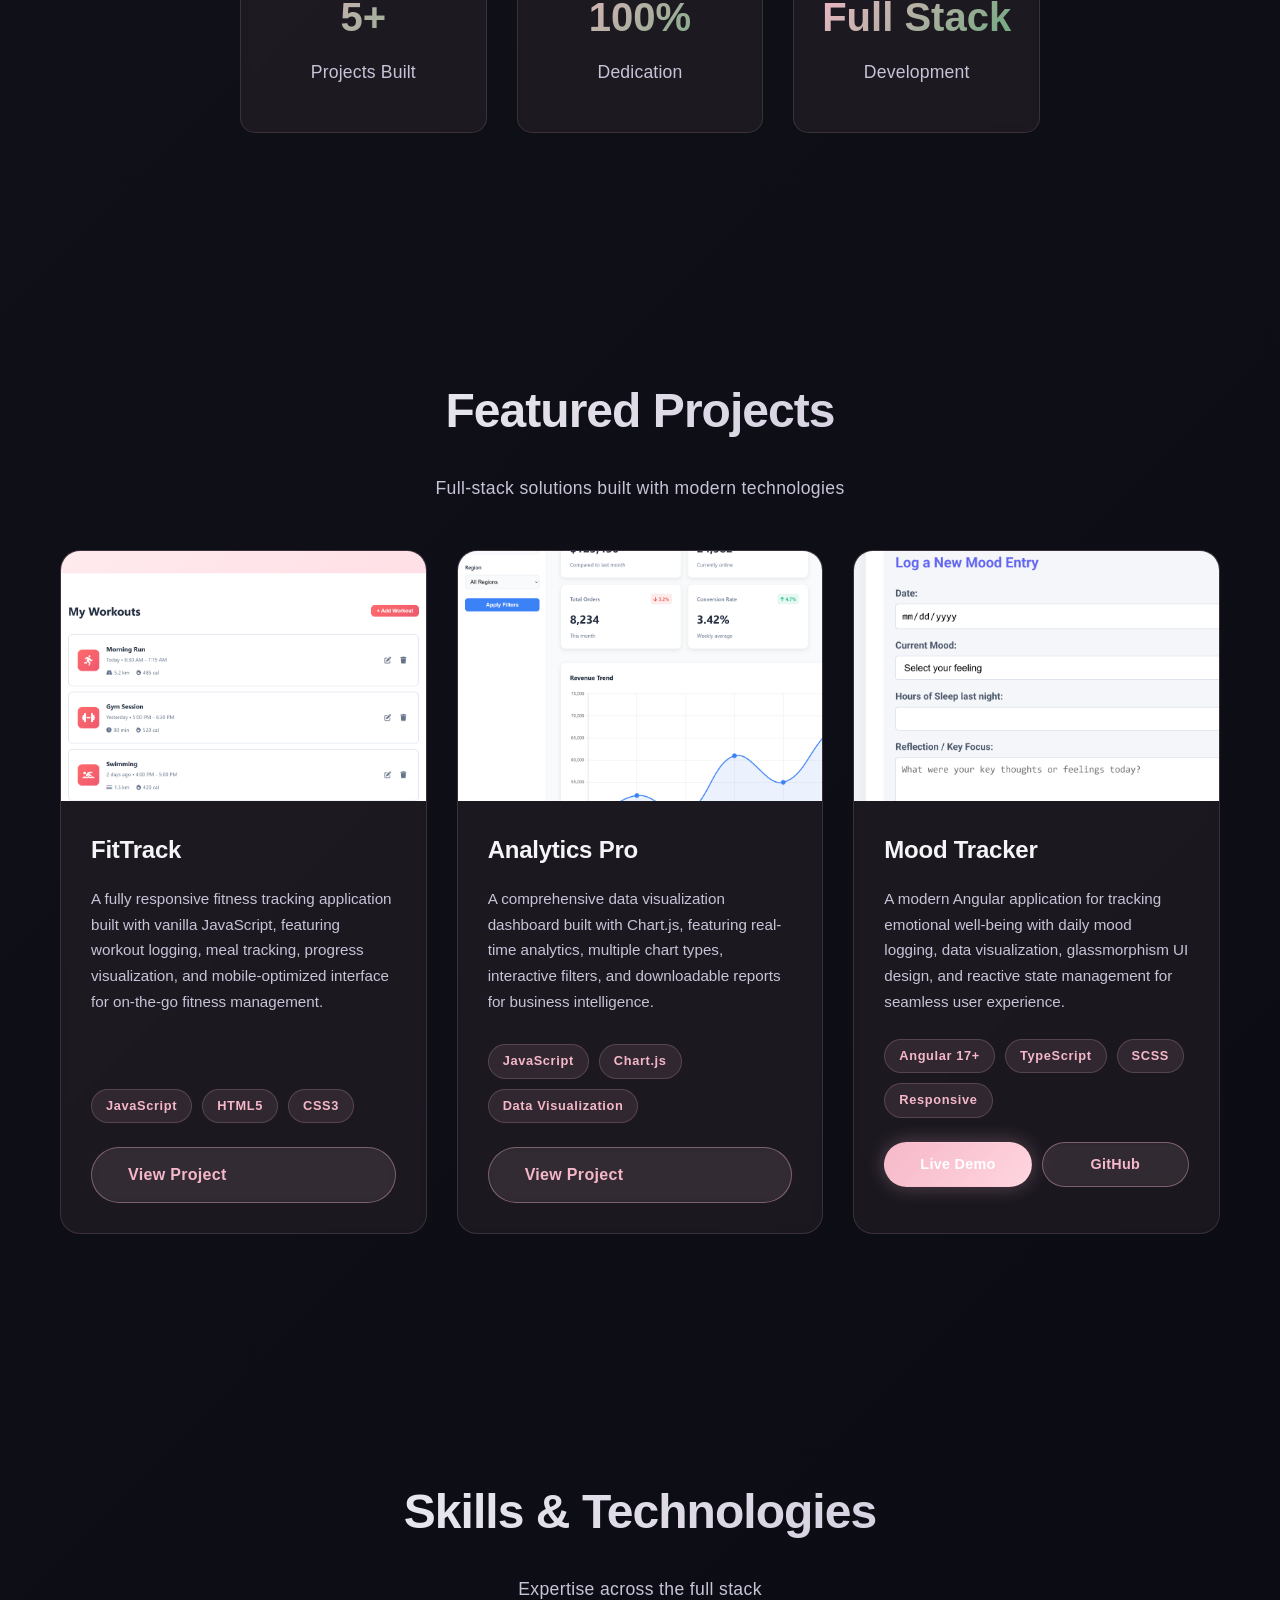
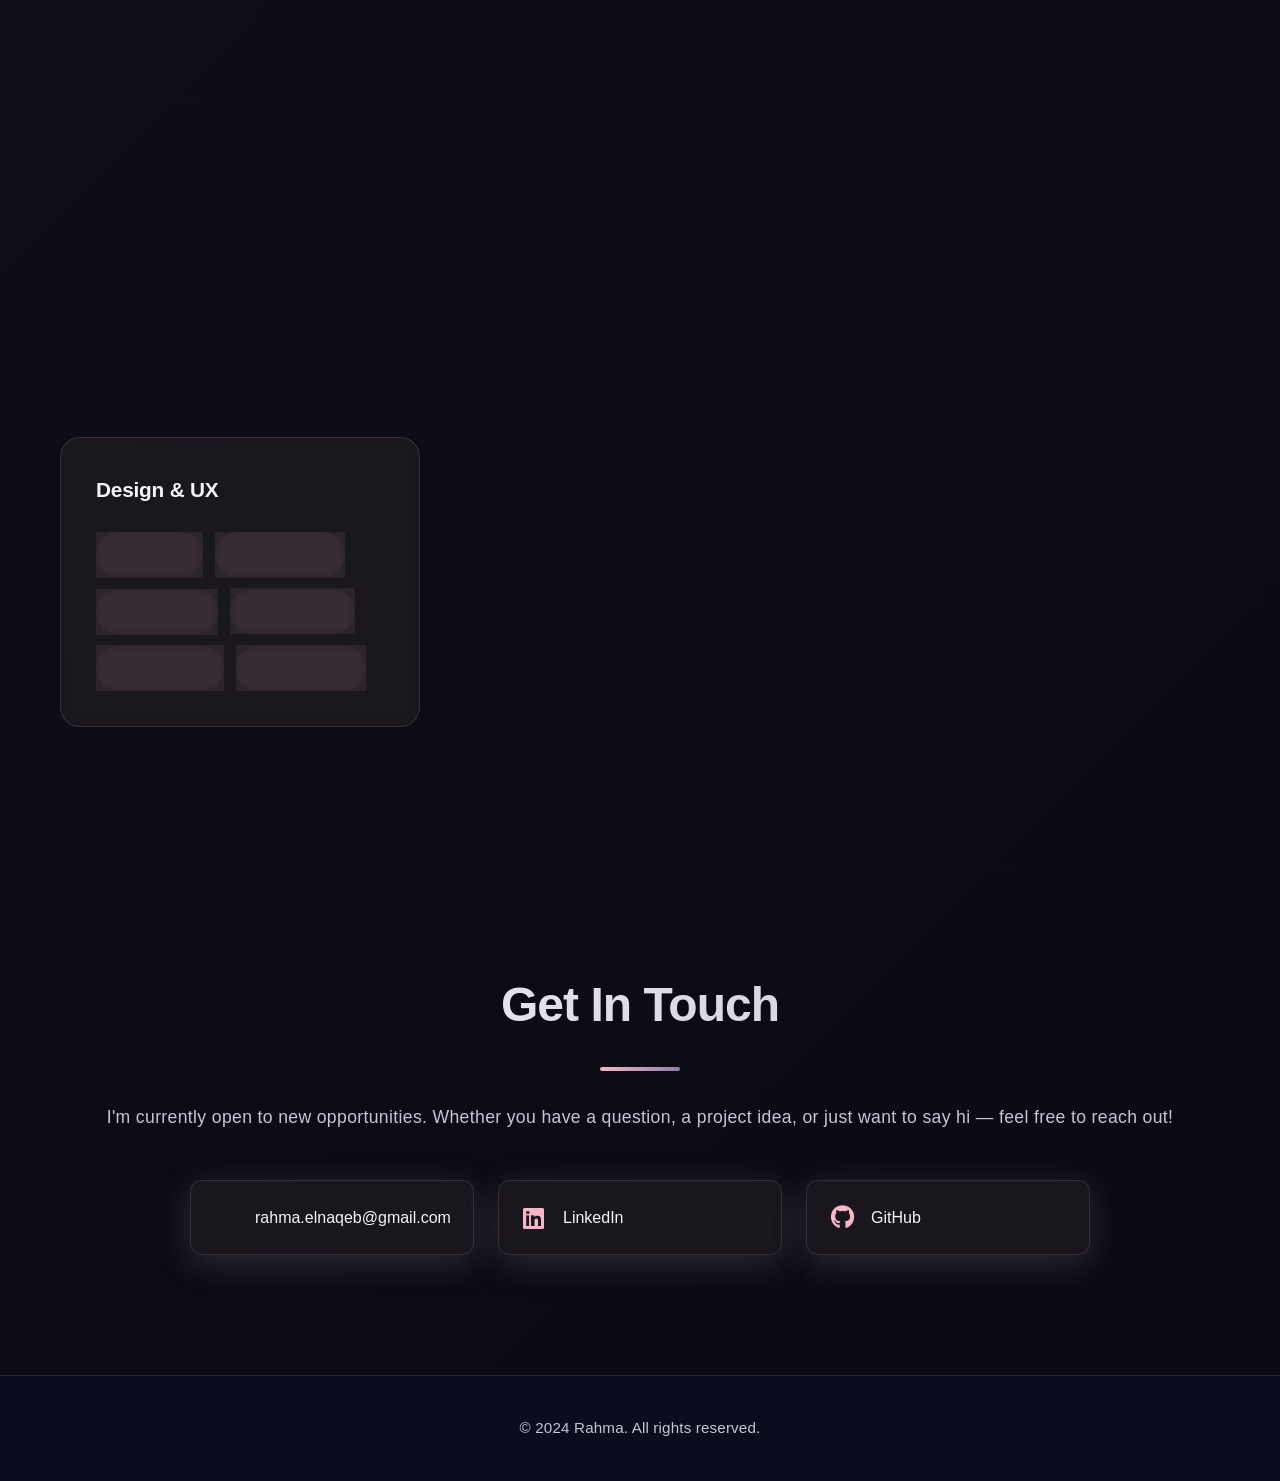
==== commit 0eabb180: "chore: Update changes" ====
--- a/index.html
+++ b/index.html
@@ -253,7 +253,7 @@
                     <i class="fas fa-arrow-up-right"></i>
                 </a>
 
-                <a href="https://github.com/rahmaelnaqeb-ctrl" target="_blank" rel="noopener noreferrer" class="contact-card">
+                <a href="https://github.com/rahiima5" target="_blank" rel="noopener noreferrer" class="contact-card">
                     <i class="fab fa-github"></i>
                     <span>GitHub</span>
                     <i class="fas fa-arrow-up-right"></i>
--- a/styles.css
+++ b/styles.css
@@ -2,28 +2,28 @@
 
 /* ==================== CSS Variables - Dark Theme (Default) ==================== */
 :root {
-    /* Colors - Dark Theme */
-    --bg-dark: #0a0e27;
-    --bg-darker: #050810;
-    --bg-card: rgba(255, 255, 255, 0.05);
-    --bg-card-hover: rgba(255, 255, 255, 0.08);
+    /* Colors - Dark Theme (Space Luxury) */
+    --bg-dark: #11121A;      /* space black */
+    --bg-darker: #0a0b12;    /* deeper space black */
+    --bg-card: rgba(246, 184, 200, 0.06);
+    --bg-card-hover: rgba(246, 184, 200, 0.10);
     
-    /* Accent Colors - Baby Pink Palette */
-    --primary: #ffb6c1; /* baby pink */
-    --primary-light: #ffd6df; /* lighter baby pink */
-    --secondary: #ffc9d2;
-    --accent: #ff9fb6;
-    --accent-purple: #ffb0c9;
+    /* Accent Colors - Space Luxury Palette */
+    --primary: #F6B8C8;      /* baby pink - main accent */
+    --primary-light: #FFD6E0; /* lighter pink */
+    --secondary: #8B7FA8;    /* galaxy purple */
+    --accent: #68A77A;       /* tech green (Node hint) */
+    --accent-purple: #8B7FA8;/* galaxy purple secondary */
     
     /* Text Colors */
-    --text-primary: #ffffff;
-    --text-secondary: #b0b9d4;
-    --text-muted: #6b7280;
+    --text-primary: #f5f5f7;
+    --text-secondary: #c9c3d8;
+    --text-muted: #8B7FA8;
     
     /* Borders & Effects */
-    --border-glass: 1px solid rgba(255, 255, 255, 0.1);
-    --shadow-glass: 0 8px 32px 0 rgba(31, 38, 135, 0.37);
-    --shadow-glow: 0 0 20px rgba(255, 182, 193, 0.32);
+    --border-glass: 1px solid rgba(246, 184, 200, 0.15);
+    --shadow-glass: 0 8px 32px 0 rgba(139, 127, 168, 0.25);
+    --shadow-glow: 0 0 20px rgba(246, 184, 200, 0.25);
     --blur-glass: blur(4.5px);
     
     /* Transitions */
@@ -33,34 +33,34 @@
 
 /* ==================== CSS Variables - Light Theme ==================== */
 [data-theme="light"] {
-    /* Colors - Light Theme (Soft & Dreamy) */
-    --bg-dark: #FFFDD0;    /* main background - cream */
-    --bg-darker: #F8F4ED; /* soft linen */
-    --bg-card: rgba(0, 0, 0, 0.04);
-    --bg-card-hover: rgba(0, 0, 0, 0.06);
+    /* Colors - Light Theme (Cream & Luxury) */
+    --bg-dark: #F8F1E8;      /* creamy background */
+    --bg-darker: #EDE6DC;    /* softer cream */
+    --bg-card: rgba(139, 127, 168, 0.04);
+    --bg-card-hover: rgba(139, 127, 168, 0.08);
     
-    /* Accent & Palette */
-    --primary: #FF7F50;      /* bright coral (accent) */
-    --primary-light: #FFD1B6;/* warm peach (soft accent) */
-    --secondary: #D97A61;    /* muted terracotta */
-    --secondary-alt: #7A5C61;/* dusty plum */
-    --accent: var(--primary);
-    --accent-purple: var(--secondary-alt);
+    /* Accent & Palette (same as dark for consistency) */
+    --primary: #F6B8C8;      /* baby pink (main accent) */
+    --primary-light: #FFD6E0; /* lighter pink */
+    --secondary: #8B7FA8;    /* galaxy purple */
+    --secondary-alt: #8B7FA8; /* galaxy purple (same) */
+    --accent: #68A77A;       /* tech green */
+    --accent-purple: #8B7FA8;/* galaxy purple */
 
     /* translucent helpers */
-    --primary-10: rgba(255,127,80,0.10);
-    --primary-08: rgba(255,127,80,0.08);
-    --secondary-10: rgba(217,122,97,0.10);
+    --primary-10: rgba(246,184,200,0.10);
+    --primary-08: rgba(246,184,200,0.08);
+    --secondary-10: rgba(139,127,168,0.10);
     
     /* Text Colors */
-    --text-primary: #0f172a;
-    --text-secondary: #475569;
-    --text-muted: #7A5C61;
+    --text-primary: #2a2a2e;
+    --text-secondary: #5a555f;
+    --text-muted: #8B7FA8;
     
     /* Borders & Effects */
-    --border-glass: 1px solid rgba(15, 23, 42, 0.06);
-    --shadow-glass: 0 8px 32px 0 rgba(15, 23, 42, 0.06);
-    --shadow-glow: 0 0 20px rgba(255,127,80,0.12);
+    --border-glass: 1px solid rgba(246, 184, 200, 0.08);
+    --shadow-glass: 0 8px 32px 0 rgba(139, 127, 168, 0.08);
+    --shadow-glow: 0 0 20px rgba(246, 184, 200, 0.14);
     --blur-glass: blur(4.5px);
     
     /* Transitions */
@@ -96,16 +96,16 @@
     left: 0;
     width: 100%;
     height: 100%;
-    background: radial-gradient(circle at 20% 50%, rgba(255, 182, 193, 0.12) 0%, transparent 50%),
-                radial-gradient(circle at 80% 80%, rgba(255, 182, 193, 0.08) 0%, transparent 50%);
+    background: radial-gradient(circle at 20% 50%, rgba(246, 184, 200, 0.08) 0%, transparent 50%),
+                radial-gradient(circle at 80% 80%, rgba(139, 127, 168, 0.05) 0%, transparent 50%);
     pointer-events: none;
     z-index: -1;
 }
 
 /* Light theme gentle overlays */
 [data-theme="light"] body::before {
-    background: radial-gradient(circle at 20% 50%, rgba(255,127,80,0.06) 0%, transparent 50%),
-                radial-gradient(circle at 80% 80%, rgba(217,122,97,0.04) 0%, transparent 50%);
+    background: radial-gradient(circle at 20% 50%, rgba(246, 184, 200, 0.04) 0%, transparent 50%),
+                radial-gradient(circle at 80% 80%, rgba(139, 127, 168, 0.03) 0%, transparent 50%);
 }
 
 /* ==================== Container ==================== */
@@ -244,8 +244,8 @@
 
 /* Theme Toggle Button */
 .theme-toggle {
-    background: rgba(107, 126, 255, 0.1);
-    border: 1px solid rgba(107, 126, 255, 0.3);
+    background: rgba(246, 184, 200, 0.1);
+    border: 1px solid rgba(246, 184, 200, 0.2);
     color: var(--primary);
     width: 40px;
     height: 40px;
@@ -259,8 +259,8 @@
 }
 
 .theme-toggle:hover {
-    background: rgba(107, 126, 255, 0.2);
-    border-color: rgba(107, 126, 255, 0.5);
+    background: rgba(246, 184, 200, 0.2);
+    border-color: rgba(246, 184, 200, 0.4);
     transform: scale(1.1);
 }
 
@@ -293,7 +293,7 @@
     position: absolute;
     width: 800px;
     height: 800px;
-    background: radial-gradient(circle, rgba(255, 182, 193, 0.15) 0%, transparent 70%);
+    background: radial-gradient(circle, rgba(246, 184, 200, 0.12) 0%, transparent 70%);
     border-radius: 50%;
     top: -200px;
     right: -200px;
@@ -305,7 +305,7 @@
     position: absolute;
     width: 600px;
     height: 600px;
-    background: radial-gradient(circle, rgba(255, 182, 193, 0.1) 0%, transparent 70%);
+    background: radial-gradient(circle, rgba(139, 127, 168, 0.08) 0%, transparent 70%);
     border-radius: 50%;
     bottom: -150px;
     left: -150px;
@@ -374,9 +374,9 @@
 
 .profile-circle:hover {
     border-color: var(--accent);
-    box-shadow: 0 15px 40px rgba(107, 126, 255, 0.4), 0 0 30px rgba(0, 217, 255, 0.3);
+    box-shadow: 0 15px 40px rgba(246, 184, 200, 0.4), 0 0 30px rgba(104, 167, 122, 0.3);
     transform: translateY(-10px);
-}
+}}
 
 [data-theme="light"] .profile-circle {
     border-color: var(--primary);
@@ -454,26 +454,26 @@
     background: linear-gradient(135deg, var(--primary), var(--primary-light));
     color: white;
     border-color: transparent;
-    box-shadow: 0 0 20px rgba(107, 126, 255, 0.4);
+    box-shadow: 0 0 20px rgba(246, 184, 200, 0.3);
 }
 
 .btn-primary:hover {
     transform: translateY(-3px);
-    box-shadow: 0 0 40px rgba(107, 126, 255, 0.6);
+    box-shadow: 0 0 40px rgba(246, 184, 200, 0.5);
 }
 
 .btn-secondary {
     background: rgba(255, 255, 255, 0.05);
     color: var(--primary);
-    border-color: rgba(107, 126, 255, 0.5);
+    border-color: rgba(246, 184, 200, 0.4);
     backdrop-filter: var(--blur-glass);
     -webkit-backdrop-filter: var(--blur-glass);
 }
 
 .btn-secondary:hover {
-    background: rgba(107, 126, 255, 0.1);
+    background: rgba(246, 184, 200, 0.1);
     color: var(--primary-light);
-    box-shadow: 0 0 20px rgba(107, 126, 255, 0.3);
+    box-shadow: 0 0 20px rgba(246, 184, 200, 0.3);
     transform: translateY(-3px);
 }
 
@@ -521,7 +521,7 @@
 
 .stat:hover {
     background: var(--bg-card-hover);
-    border-color: rgba(107, 126, 255, 0.3);
+    border-color: rgba(246, 184, 200, 0.3);
     box-shadow: var(--shadow-glow);
 }
 
@@ -680,20 +680,20 @@
 }
 
 .tag {
-    background: rgba(107, 126, 255, 0.1);
+    background: rgba(246, 184, 200, 0.1);
     color: var(--primary);
     padding: 6px 14px;
     border-radius: 20px;
     font-size: 0.8rem;
     font-weight: 600;
-    border: 1px solid rgba(107, 126, 255, 0.2);
+    border: 1px solid rgba(246, 184, 200, 0.2);
     transition: var(--transition);
     letter-spacing: 0.05em;
 }
 
 .tag:hover {
-    background: rgba(107, 126, 255, 0.2);
-    border-color: rgba(107, 126, 255, 0.4);
+    background: rgba(246, 184, 200, 0.2);
+    border-color: rgba(246, 184, 200, 0.4);
 }
 
 /* ==================== Skills Section ==================== */
@@ -740,8 +740,8 @@
 
 .skill-pill {
     padding: 10px 18px;
-    background: rgba(107, 126, 255, 0.1);
-    border: 1px solid rgba(107, 126, 255, 0.3);
+    background: rgba(246, 184, 200, 0.08);
+    border: 1px solid rgba(246, 184, 200, 0.2);
     border-radius: 50px;
     color: var(--primary);
     font-size: 0.9rem;
@@ -754,9 +754,9 @@
 }
 
 .skill-pill:hover {
-    background: rgba(107, 126, 255, 0.2);
-    border-color: rgba(107, 126, 255, 0.5);
-    box-shadow: 0 0 15px rgba(107, 126, 255, 0.4);
+    background: rgba(246, 184, 200, 0.15);
+    border-color: rgba(246, 184, 200, 0.4);
+    box-shadow: 0 0 15px rgba(246, 184, 200, 0.3);
     transform: translateY(-3px);
 }
 
@@ -790,9 +790,9 @@
 
 .progress {
     height: 100%;
-    background: linear-gradient(90deg, var(--primary), var(--accent));
+    background: linear-gradient(90deg, var(--primary), var(--secondary));
     border-radius: 10px;
-    box-shadow: 0 0 10px rgba(107, 126, 255, 0.5);
+    box-shadow: 0 0 10px rgba(246, 184, 200, 0.4);
     transition: width 1s ease;
 }
 
@@ -806,7 +806,7 @@
 .underline {
     width: 80px;
     height: 4px;
-    background: linear-gradient(135deg, var(--primary), #00A3A3);
+    background: linear-gradient(135deg, var(--primary), var(--secondary));
     margin: 1rem auto 2rem;
     border-radius: 2px;
 }
